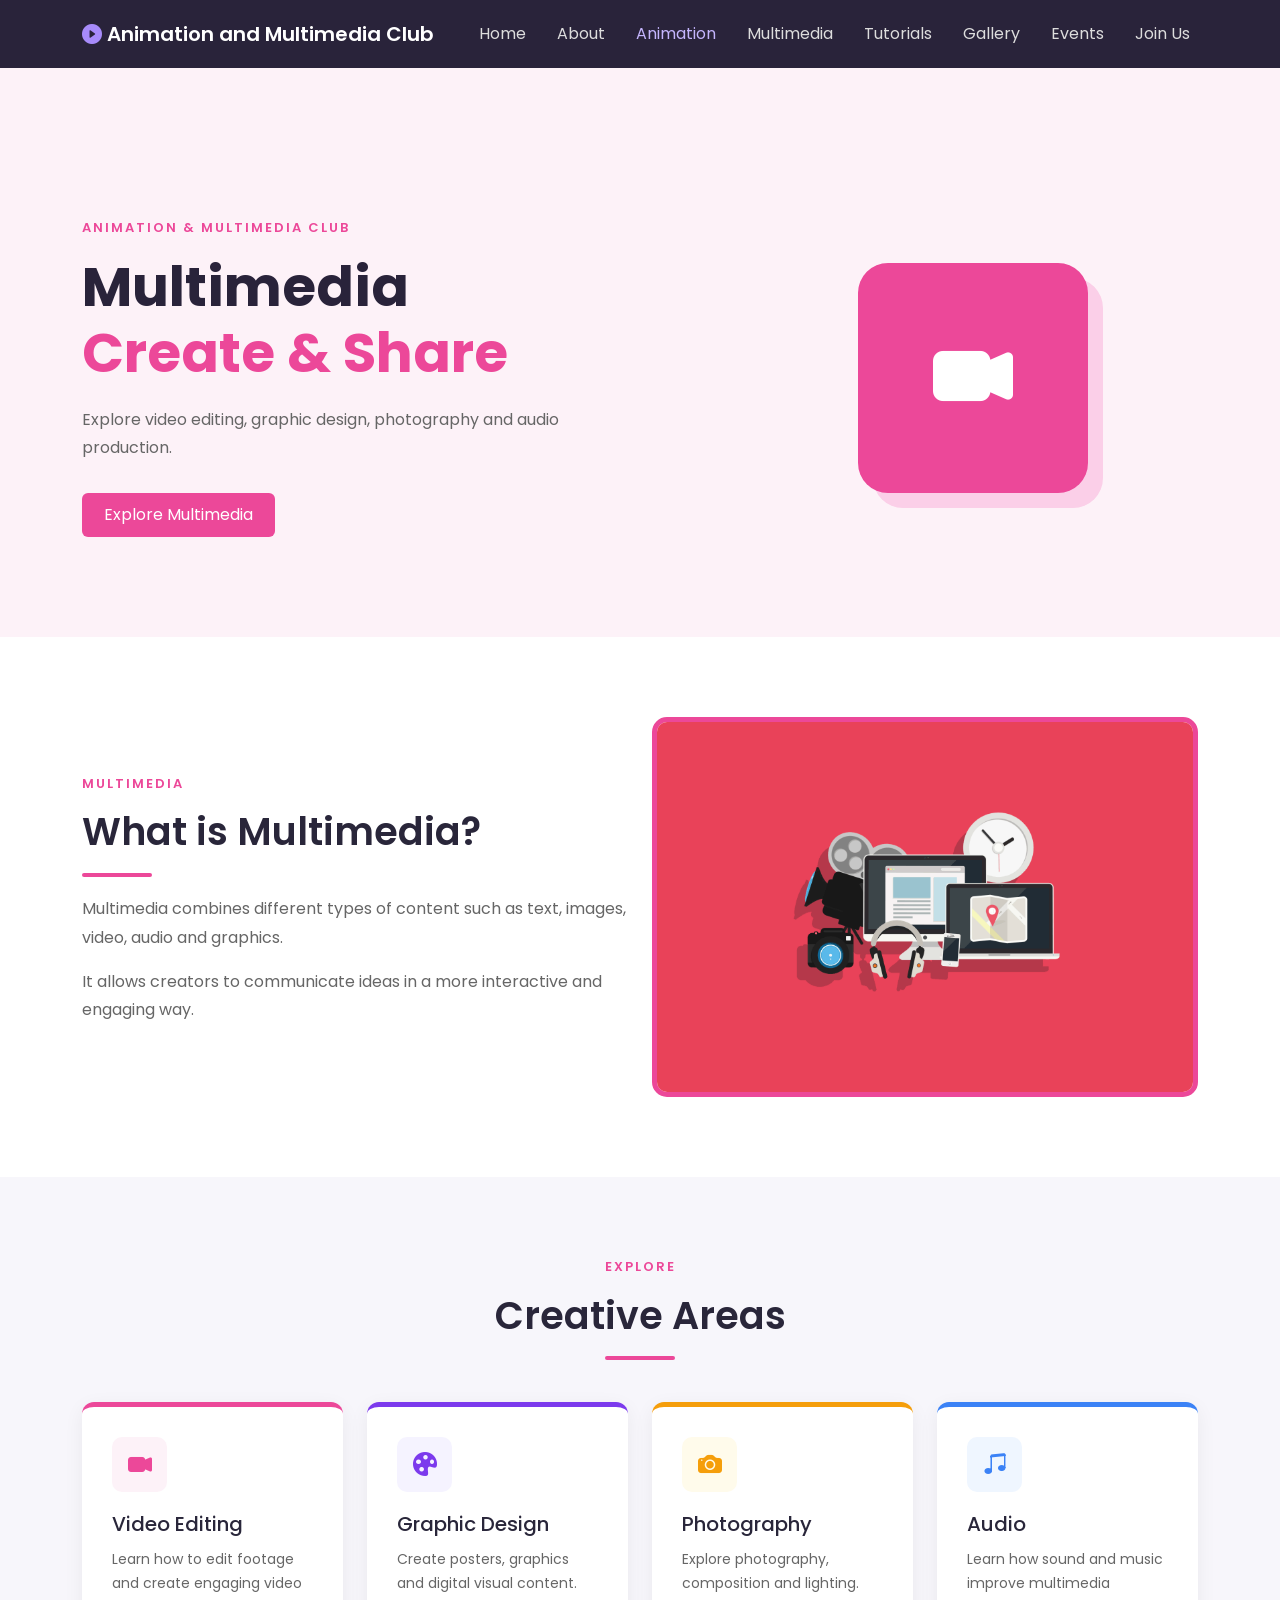
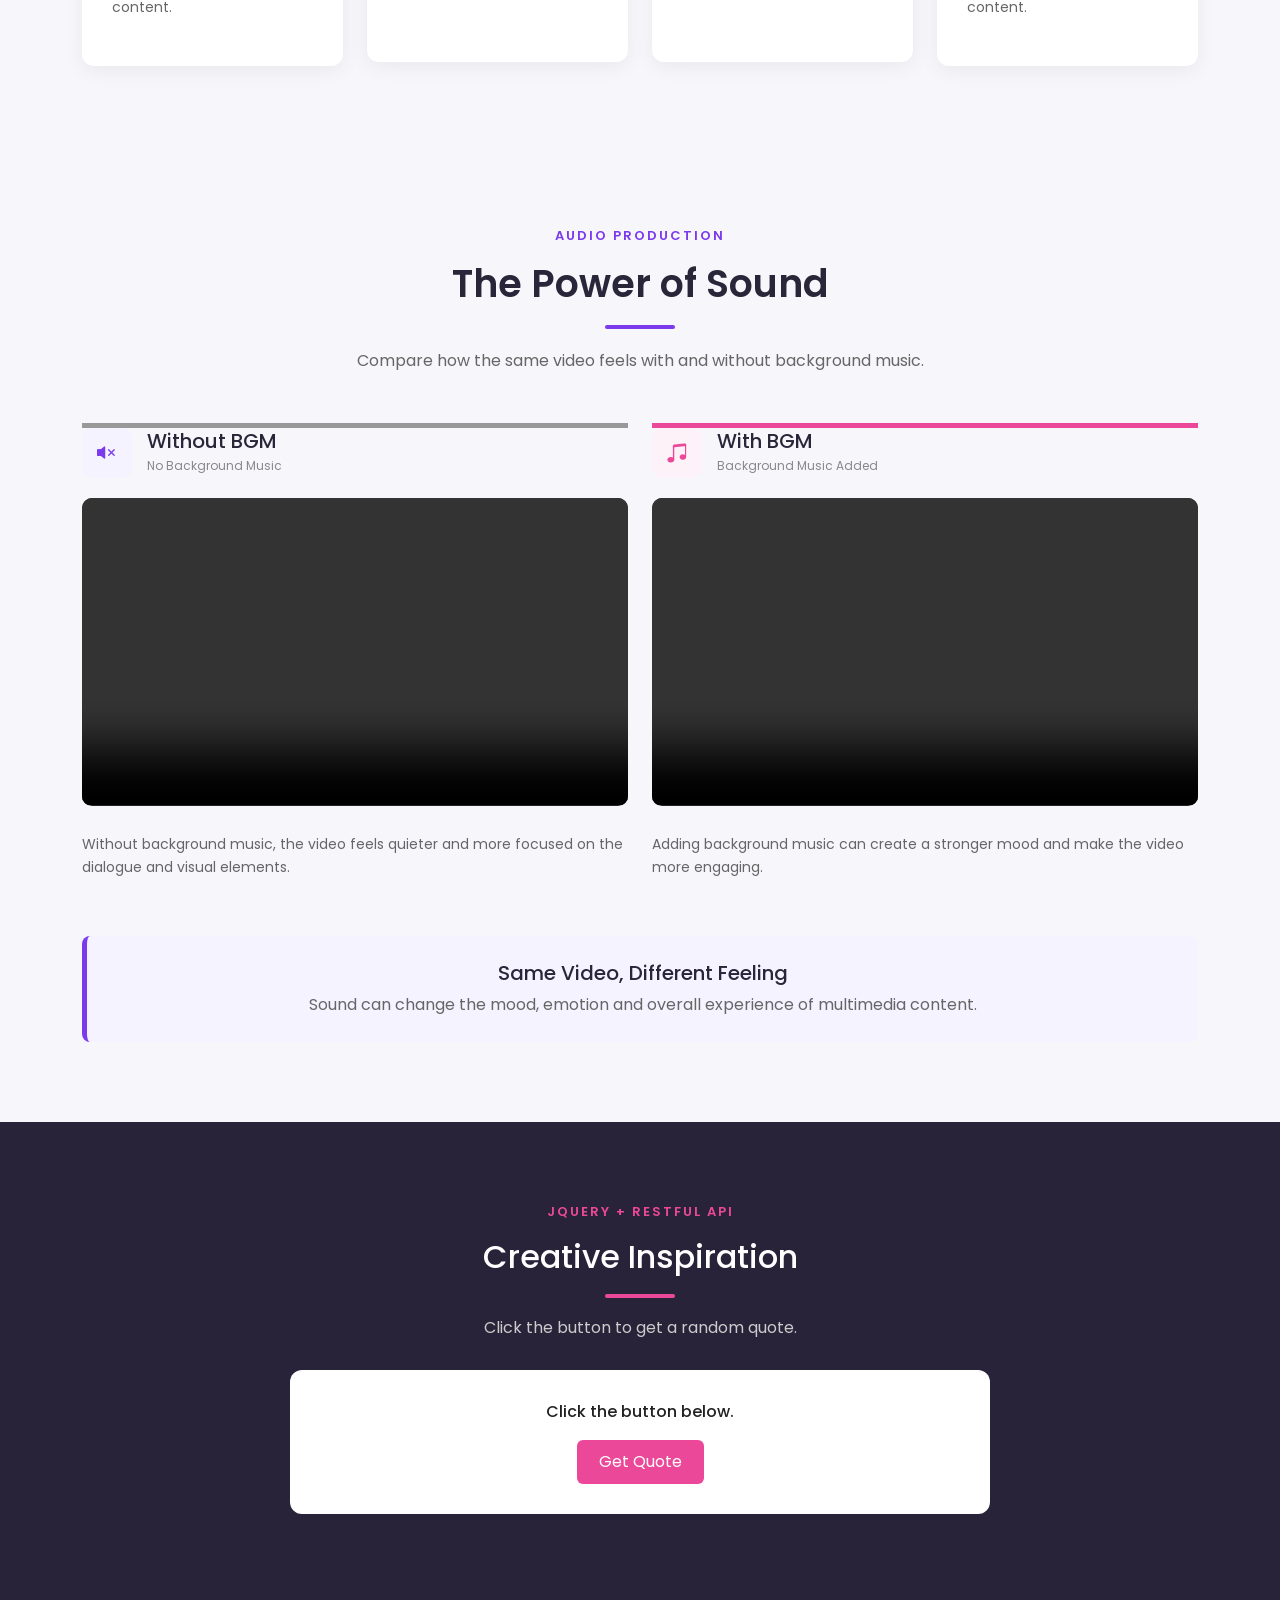
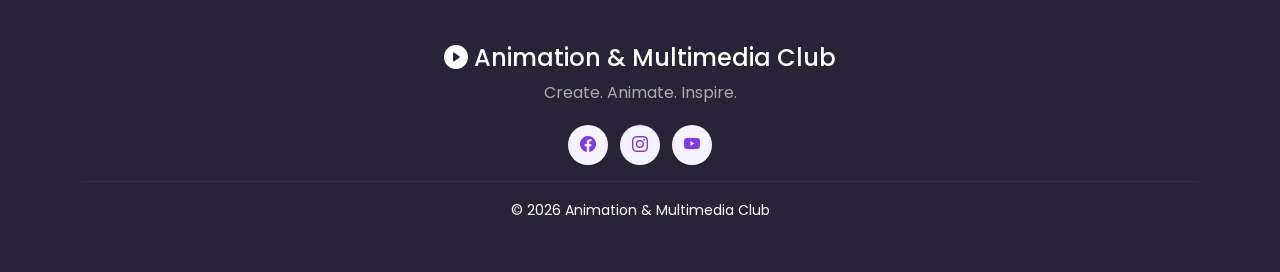
==== multimedia.html @ f376af13 "Add files via upload" ====
<!DOCTYPE html>
<html lang="en">

<head>

    <meta charset="UTF-8">

    <meta name="viewport" content="width=device-width, initial-scale=1.0">

    <title>Multimedia | AM Club</title>


    <!-- Bootstrap -->

    <link href="https://cdn.jsdelivr.net/npm/bootstrap@5.3.3/dist/css/bootstrap.min.css" rel="stylesheet">


    <!-- Bootstrap Icons -->

    <link rel="stylesheet" href="https://cdn.jsdelivr.net/npm/bootstrap-icons@1.11.3/font/bootstrap-icons.min.css">


    <!-- Google Font -->

    <link href="https://fonts.googleapis.com/css2?family=Poppins:wght@400;500;600;700&display=swap" rel="stylesheet">


    <!-- CSS -->

    <link rel="stylesheet" href="css/style(animation).css">

</head>


<body>



    <!-- ================= NAVBAR ================= -->

    <nav class="navbar navbar-expand-lg navbar-dark">

        <div class="container">

            <a class="navbar-brand" href="index.html">

                <i class="bi bi-play-circle-fill"></i>

                Animation and Multimedia Club

            </a>


            <button class="navbar-toggler" type="button" data-bs-toggle="collapse" data-bs-target="#navbarNav">

                <span class="navbar-toggler-icon"></span>

            </button>


            <div class="collapse navbar-collapse" id="navbarNav">

                <ul class="navbar-nav ms-auto">

                    <li class="nav-item">
                        <a class="nav-link" href="index.html">
                            Home
                        </a>
                    </li>

                    <li class="nav-item">
                        <a class="nav-link" href="about.html">
                            About
                        </a>
                    </li>

                    <li class="nav-item">
                        <a class="nav-link active" href="animation.html">
                            Animation
                        </a>
                    </li>

                    <li class="nav-item">
                        <a class="nav-link" href="multimedia.html">
                            Multimedia
                        </a>
                    </li>

                    <li class="nav-item">
                        <a class="nav-link" href="tutorials.html">
                            Tutorials
                        </a>
                    </li>

                    <li class="nav-item">
                        <a class="nav-link" href="gallery.html">
                            Gallery
                        </a>
                    </li>

                    <li class="nav-item">
                        <a class="nav-link" href="event.html">
                            Events
                        </a>
                    </li>

                    <li class="nav-item">
                        <a class="nav-link" href="joinus.html">
                            Join Us
                        </a>
                    </li>

                </ul>

            </div>

        </div>

    </nav>



    <!-- ================= HERO ================= -->

    <section class="simple-hero multimedia-hero">

        <div class="container">

            <div class="row align-items-center">

                <div class="col-lg-7">

                    <p class="small-title pink">
                        ANIMATION & MULTIMEDIA CLUB
                    </p>


                    <h1>

                        Multimedia

                        <span>
                            Create & Share
                        </span>

                    </h1>


                    <p class="hero-text">

                        Explore video editing, graphic design,
                        photography and audio production.

                    </p>


                    <a href="#areas" class="btn btn-pink">

                        Explore Multimedia

                    </a>

                </div>


                <div class="col-lg-5 text-center">

                    <div class="hero-icon pink-icon">

                        <i class="bi bi-camera-video-fill"></i>

                    </div>

                </div>

            </div>

        </div>

    </section>



    <!-- ================= INTRO ================= -->

    <section class="section">

        <div class="container">

            <div class="row align-items-center">


                <div class="col-lg-6">

                    <p class="section-label pink">
                        MULTIMEDIA
                    </p>


                    <h2>
                        What is Multimedia?
                    </h2>


                    <div class="title-line pink-line"></div>


                    <p class="text">

                        Multimedia combines different types
                        of content such as text, images,
                        video, audio and graphics.

                    </p>


                    <p class="text">

                        It allows creators to communicate
                        ideas in a more interactive and
                        engaging way.

                    </p>

                </div>

                <div class="col-lg-6">

                    <img src="images/images(multimedia)/multimedia-1.gif" alt="Multimedia project"
                        class="content-image pink-shadow">

                </div>

            </div>

        </div>

    </section>



    <!-- ================= CREATIVE AREAS ================= -->

    <section id="areas" class="section light-bg">

        <div class="container">


            <div class="text-center">

                <p class="section-label pink">
                    EXPLORE
                </p>


                <h2>
                    Creative Areas
                </h2>


                <div class="title-line center pink-line"></div>

            </div>


            <div class="row g-4 mt-3">


                <!-- VIDEO -->

                <div class="col-md-6 col-lg-3">

                    <div class="simple-card pink-card">

                        <div class="card-icon">

                            <i class="bi bi-camera-video-fill"></i>

                        </div>


                        <h3>
                            Video Editing
                        </h3>


                        <p>
                            Learn how to edit footage and
                            create engaging video content.
                        </p>

                    </div>

                </div>


                <!-- DESIGN -->

                <div class="col-md-6 col-lg-3">

                    <div class="simple-card purple-card">

                        <div class="card-icon">

                            <i class="bi bi-palette-fill"></i>

                        </div>


                        <h3>
                            Graphic Design
                        </h3>


                        <p>
                            Create posters, graphics and
                            digital visual content.
                        </p>

                    </div>

                </div>


                <!-- PHOTO -->

                <div class="col-md-6 col-lg-3">

                    <div class="simple-card orange-card">

                        <div class="card-icon">

                            <i class="bi bi-camera-fill"></i>

                        </div>


                        <h3>
                            Photography
                        </h3>


                        <p>
                            Explore photography,
                            composition and lighting.
                        </p>

                    </div>

                </div>


                <!-- AUDIO -->

                <div class="col-md-6 col-lg-3">

                    <div class="simple-card blue-card">

                        <div class="card-icon">

                            <i class="bi bi-music-note-beamed"></i>

                        </div>


                        <h3>
                            Audio
                        </h3>


                        <p>
                            Learn how sound and music
                            improve multimedia content.
                        </p>

                    </div>

                </div>

            </div>

        </div>

    </section>


    <!-- ================= AUDIO ================= -->

    <!-- ================= SOUND COMPARISON ================= -->

    <section class="section light-bg">

        <div class="container">

            <div class="text-center">

                <p class="section-label">
                    AUDIO PRODUCTION
                </p>

                <h2>
                    The Power of <span>Sound</span>
                </h2>

                <div class="title-line center"></div>

                <p class="text">
                    Compare how the same video feels
                    with and without background music.
                </p>

            </div>


            <div class="row g-4 mt-4">


                <!-- WITHOUT BGM -->

                <div class="col-md-6">

                    <div class="sound-card no-bgm">

                        <div class="sound-card-header">

                            <div class="sound-icon">
                                <i class="bi bi-volume-mute-fill"></i>
                            </div>

                            <div>

                                <h3>
                                    Without BGM
                                </h3>

                                <span>
                                    No Background Music
                                </span>

                            </div>

                        </div>


                        <div class="video-container">

                            <video controls class="sound-video">

                                <source src="images/images(multimedia)/Nobgm.MP4" type="video/mp4">

                                Your browser does not support video.

                            </video>

                        </div>
                        <p class="sound-description">

                            Without background music,
                            the video feels quieter and
                            more focused on the dialogue
                            and visual elements.

                        </p>

                    </div>

                </div>



                <!-- WITH BGM -->

                <div class="col-md-6">

                    <div class="sound-card with-bgm">

                        <div class="sound-card-header">

                            <div class="sound-icon">
                                <i class="bi bi-music-note-beamed"></i>
                            </div>

                            <div>

                                <h3>
                                    With BGM
                                </h3>

                                <span>
                                    Background Music Added
                                </span>

                            </div>

                        </div>


                    <div class="video-container">
                    
                        <video controls class="sound-video" id="bgmVideo">
                    
                            <source src="IMAGES/images(multimedia)/Withbgm.MP4" type="video/mp4">
                    
                            Your browser does not support video.
                    
                        </video>

</div>

                        <p class="sound-description">

                            Adding background music can
                            create a stronger mood and make
                            the video more engaging.

                        </p>

                    </div>

                </div>

            </div>


            <!-- COMPARISON -->

            <div class="sound-result">

                <h4>
                    Same Video, Different Feeling
                </h4>

                <p>
                    Sound can change the mood, emotion
                    and overall experience of multimedia content.
                </p>

            </div>

        </div>

    </section>

    <!-- ================= API ================= -->

    <section class="api-simple">

        <div class="container">

            <div class="text-center">

                <p class="section-label pink">
                    JQUERY + RESTFUL API
                </p>


                <h2>
                    Creative Inspiration
                </h2>


                <div class="title-line center pink-line"></div>


                <p>
                    Click the button to get a random quote.
                </p>


                <div class="quote-box">

                    <p id="quoteText">
                        Click the button below.
                    </p>


                    <button id="loadQuote" class="btn btn-pink">

                        Get Quote

                    </button>

                </div>

            </div>

        </div>

    </section>

    <!-- ================= FOOTER ================= -->

    <footer>

        <div class="container text-center">

            <h4>
                <i class="bi bi-play-circle-fill"></i>
                Animation & Multimedia Club
            </h4>


            <p>
                Create. Animate. Inspire.
            </p>


            <div class="social-icons">

                <a href="#">
                    <i class="bi bi-facebook"></i>
                </a>

                <a href="#">
                    <i class="bi bi-instagram"></i>
                </a>

                <a href="#">
                    <i class="bi bi-youtube"></i>
                </a>

            </div>


            <hr>


            <small>
                © 2026 Animation & Multimedia Club
            </small>

        </div>

    </footer>

    <!-- Bootstrap JS -->

    <script src="https://cdn.jsdelivr.net/npm/bootstrap@5.3.3/dist/js/bootstrap.bundle.min.js">
    </script>

    <!-- jQuery -->

    <script src="https://code.jquery.com/jquery-3.7.1.min.js">
    </script>

    <!-- JavaScript -->

    <script src="js/script.js"></script>


</body>

</html>
---- css/style(animation).css ----
/* =========================================
   BASIC SETTINGS
========================================= */

* {
    margin: 0;
    padding: 0;
    box-sizing: border-box;
}

html {
    scroll-behavior: smooth;
}

body {
    font-family: "Poppins", sans-serif;
    color: #29263a;
    background: #ffffff;
}

.section {
    padding: 80px 0;
}


/* =========================================
   COLORS
========================================= */

:root {
    --purple: #7c3aed;
    --pink: #ec4899;
    --orange: #f59e0b;
    --blue: #3b82f6;

    --light-purple: #f5f3ff;
    --dark: #29233a;
}


/* =========================================
   NAVBAR
========================================= */

.navbar {
    background: #29233a;
    padding: 14px 0;
}

.navbar-brand {
    color: white;
    font-size: 20px;
    font-weight: 600;
}

.navbar-brand i {
    color: #a78bfa;
}

.nav-link {
    color: #dddddd !important;
    margin-left: 15px;
}

.nav-link:hover,
.nav-link.active {
    color: #c4b5fd !important;
}


/* =========================================
   HERO
========================================= */

.simple-hero {
    padding: 150px 0 100px;
    background: #f5f3ff;
}

.simple-hero h1 {
    font-size: 55px;
    font-weight: 700;
    color: #29233a;
}

.simple-hero h1 span {
    display: block;
    color: var(--purple);
}

.multimedia-hero {
    background: #fdf2f8;
}

.multimedia-hero h1 span {
    color: var(--pink);
}

.small-title {
    color: var(--purple);
    font-size: 13px;
    font-weight: 600;
    letter-spacing: 2px;
}

.small-title.pink {
    color: var(--pink);
}

.hero-text {
    max-width: 550px;
    margin: 20px 0 30px;
    color: #666;
    line-height: 1.8;
}

.btn-purple {
    background: var(--purple);
    color: white;
    border: none;
    padding: 10px 22px;
}

.btn-purple:hover {
    background: #6d28d9;
    color: white;
}

.btn-pink {
    background: var(--pink);
    color: white;
    border: none;
    padding: 10px 22px;
}

.btn-pink:hover {
    background: #db2777;
    color: white;
}


/* =========================================
   HERO ICON
========================================= */

.hero-icon {
    width: 230px;
    height: 230px;
    margin: auto;

    display: flex;
    align-items: center;
    justify-content: center;

    border-radius: 30px;

    background: var(--purple);
    color: white;

    font-size: 80px;

    box-shadow: 15px 15px 0 #ddd6fe;
}

.pink-icon {
    background: var(--pink);
    box-shadow: 15px 15px 0 #fbcfe8;
}


/* =========================================
   SECTION TITLE
========================================= */

.section-label {
    color: var(--purple);
    font-size: 13px;
    font-weight: 600;
    letter-spacing: 2px;
}

.section-label.pink {
    color: var(--pink);
}

.section h2 {
    font-size: 38px;
    font-weight: 600;
    margin: 10px 0;
}

.title-line {
    width: 70px;
    height: 4px;
    margin: 18px 0;
    background: var(--purple);
    border-radius: 10px;
}

.title-line.pink-line {
    background: var(--pink);
}

.title-line.center {
    margin: 18px auto;
}

.text {
    color: #666;
    line-height: 1.8;
    margin-bottom: 15px;
}


/* IMAGE */

.content-image {
    width: 100%;
    height: 380px;
    object-fit: cover;
    border-radius: 15px;

    border: 5px solid var(--purple);
}

.pink-shadow {
    border-color: var(--pink);
}

.animation-image{
    width: 100%;
    height: 280px;
    object-fit: cover;
    border-radius: 15px;
    border: 5px solid var(--purple);
}

/* LIGHT BACKGROUND*/

.light-bg {
    background: #f7f6fb;
}


/*CARDS*/

.simple-card {
    background: white;
    padding: 30px;
    border-radius: 12px;

    min-height: 260px;

    border-top: 5px solid var(--purple);

    box-shadow: 0 5px 20px rgba(0,0,0,0.06);

    transition: 0.3s;
}

.simple-card:hover {
    transform: translateY(-5px);
}

.purple-card {
    border-color: var(--purple);
}

.pink-card {
    border-color: var(--pink);
}

.orange-card {
    border-color: var(--orange);
}

.blue-card {
    border-color: var(--blue);
}

.card-icon {
    width: 55px;
    height: 55px;

    display: flex;
    align-items: center;
    justify-content: center;

    border-radius: 10px;

    background: var(--light-purple);

    color: var(--purple);

    font-size: 24px;

    margin-bottom: 20px;
}

.pink-card .card-icon {
    background: #fdf2f8;
    color: var(--pink);
}

.orange-card .card-icon {
    background: #fffbeb;
    color: var(--orange);
}

.blue-card .card-icon {
    background: #eff6ff;
    color: var(--blue);
}

.simple-card h3 {
    font-size: 20px;
    margin-bottom: 12px;
}

.simple-card p {
    color: #666;
    font-size: 14px;
    line-height: 1.7;
}


/*WORKFLOW*/

.workflow {
    margin-top: 50px;

    display: flex;
    align-items: center;
    justify-content: center;

    gap: 20px;

    flex-wrap: wrap;
}

.workflow-item {
    text-align: center;
}

.number {
    width: 55px;
    height: 55px;

    border-radius: 50%;

    display: flex;
    align-items: center;
    justify-content: center;

    color: white;

    font-weight: 600;

    margin: auto auto 10px;
}

.number.purple {
    background: var(--purple);
}

.number.pink {
    background: var(--pink);
}

.number.orange {
    background: var(--orange);
}

.number.blue {
    background: var(--blue);
}

.workflow-item h5 {
    font-size: 14px;
}

.arrow {
    font-size: 25px;
    color: #aaa;
}


/*PROJECT*/

.project {
    height: 350px;

    position: relative;

    overflow: hidden;

    border-radius: 12px;

    background: #222;
}

.project img {
    width: 100%;
    height: 100%;

    object-fit: cover;

    transition: 0.3s;
}

.project:hover img {
    transform: scale(1.05);
}

.project-info {
    position: absolute;

    left: 0;
    right: 0;
    bottom: 0;

    padding: 25px;

    color: white;

    background: rgba(0,0,0,0.75);
}

.project-info span {
    font-size: 11px;
    color: #c4b5fd;
    font-weight: 600;
}

.project-info h4 {
    margin: 5px 0 12px;
    font-size: 20px;
}

/*AUDIO*/

.audio {
    width: 100%;
    margin-top: 20px;
}

.audio-icon {
    width: 150px;
    height: 150px;

    margin: auto;

    border-radius: 50%;

    display: flex;
    align-items: center;
    justify-content: center;

    background: #ede9fe;

    color: var(--purple);

    font-size: 60px;
}


/*API*/

.api-simple {
    padding: 80px 0;

    background: #29233a;

    color: white;
}

.api-simple p {
    color: #ccc;
}

.quote-box {
    max-width: 700px;

    margin: 30px auto 0;

    padding: 30px;

    background: white;

    color: #333;

    border-radius: 12px;
}

#quoteText {
    color: #222222;
    font-weight: 500;
}


/*FAVOURITE*/

.favourite-count {
    margin-top: 30px;

    padding: 15px;

    text-align: center;

    border: 2px solid var(--pink);

    border-radius: 10px;

    color: #555;
}

.favourite-count i {
    color: var(--pink);
}


/*SOCIAL*/

.social-icons {
    display: flex;
    justify-content: center;
    gap: 12px;
    margin-top: 20px;
}

.social-icons a {
    width: 40px;
    height: 40px;

    display: flex;
    align-items: center;
    justify-content: center;

    border-radius: 50%;

    background: #f5f3ff;

    color: var(--purple);
}

.social-icons a:hover {
    background: var(--purple);
    color: white;
}


/*FOOTER*/

footer {
    padding: 50px 0;

    background: #29233a;

    color: white;
}

footer p {
    color: #aaa;
}

footer hr {
    border-color: #555;
}


/*RESPONSIVE*/

@media (max-width: 768px) {

    .simple-hero {
        padding: 130px 20px 70px;
        text-align: center;
    }

    .simple-hero h1 {
        font-size: 42px;
    }

    .hero-text {
        margin-left: auto;
        margin-right: auto;
    }

    .hero-icon {
        width: 180px;
        height: 180px;
        font-size: 60px;
        margin-top: 40px;
    }

    .section {
        padding: 60px 20px;
    }

    .section h2 {
        font-size: 30px;
    }

    .workflow {
        gap: 15px;
    }

    .arrow {
        display: none;
    }

}

/*SOUND CARD*/

.sound-video {
    width: 100%;
    aspect-ratio: 16 / 9;
    object-fit: cover;
    border-radius: 10px;
    background: #222;
}

.no-bgm {
    border-top: 5px solid #999;
}

.with-bgm {
    border-top: 5px solid var(--pink);
}


.sound-card-header {
    display: flex;
    align-items: center;
    gap: 15px;

    margin-bottom: 20px;
}


.sound-icon {
    width: 50px;
    height: 50px;

    display: flex;
    align-items: center;
    justify-content: center;

    border-radius: 10px;

    background: #f5f3ff;

    color: var(--purple);

    font-size: 22px;
}


.with-bgm .sound-icon {
    background: #fdf2f8;
    color: var(--pink);
}


.sound-card h3 {
    font-size: 20px;
    margin: 0;
}


.sound-card-header span {
    font-size: 12px;
    color: #888;
}


.video-placeholder {
    height: 220px;

    display: flex;
    flex-direction: column;
    align-items: center;
    justify-content: center;

    border-radius: 10px;

    background: #eeeeee;

    color: #777;
}


.with-bgm .video-placeholder {
    background: #fdf2f8;
    color: var(--pink);
}


.video-placeholder i {
    font-size: 45px;
    margin-bottom: 10px;
}


.video-placeholder p {
    font-size: 13px;
}


.sound-description {
    color: #666;
    font-size: 14px;
    line-height: 1.7;

    margin-top: 20px;
}


.sound-card .audio {
    width: 100%;
    margin-top: 15px;
}


.sound-result {
    margin-top: 40px;

    padding: 25px;

    text-align: center;

    background: #f5f3ff;

    border-left: 5px solid var(--purple);

    border-radius: 8px;
}


.sound-result h4 {
    font-size: 20px;
    margin-bottom: 8px;
}


.sound-result p {
    color: #666;
    margin: 0;
}
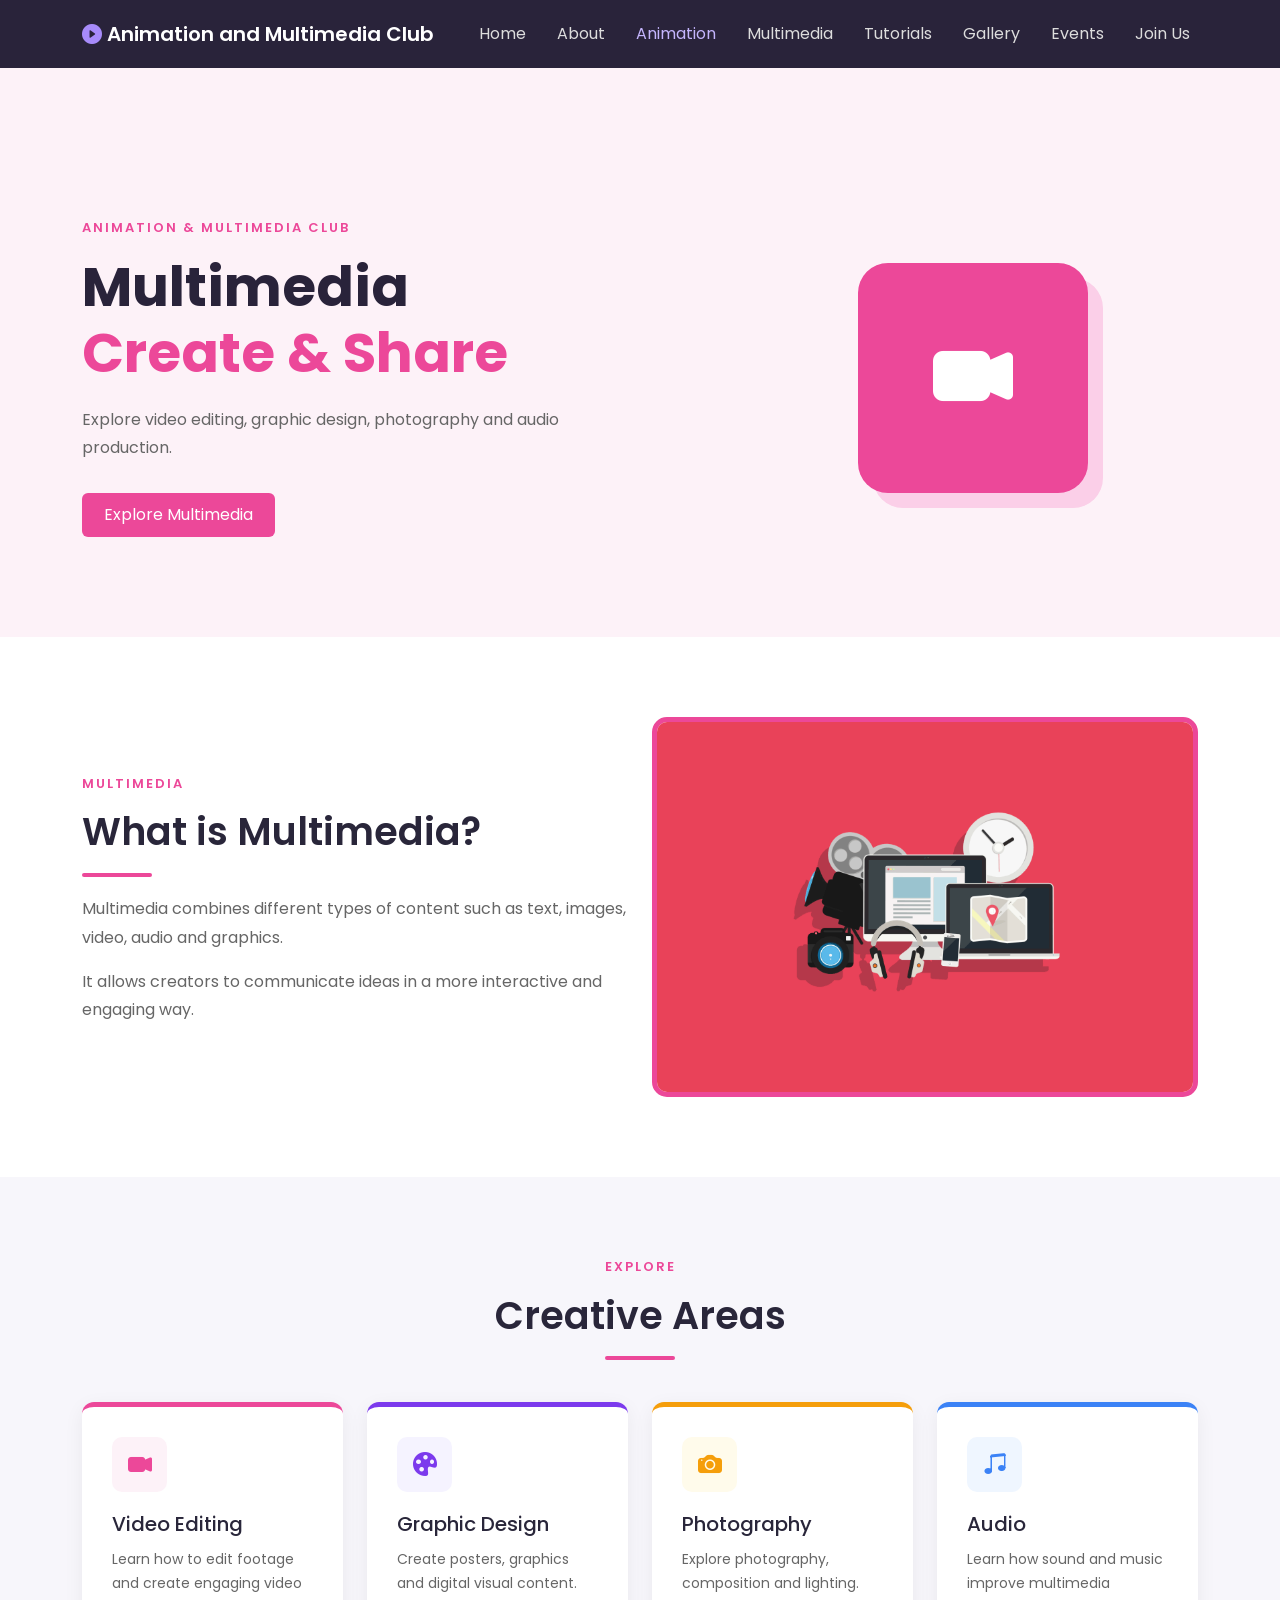
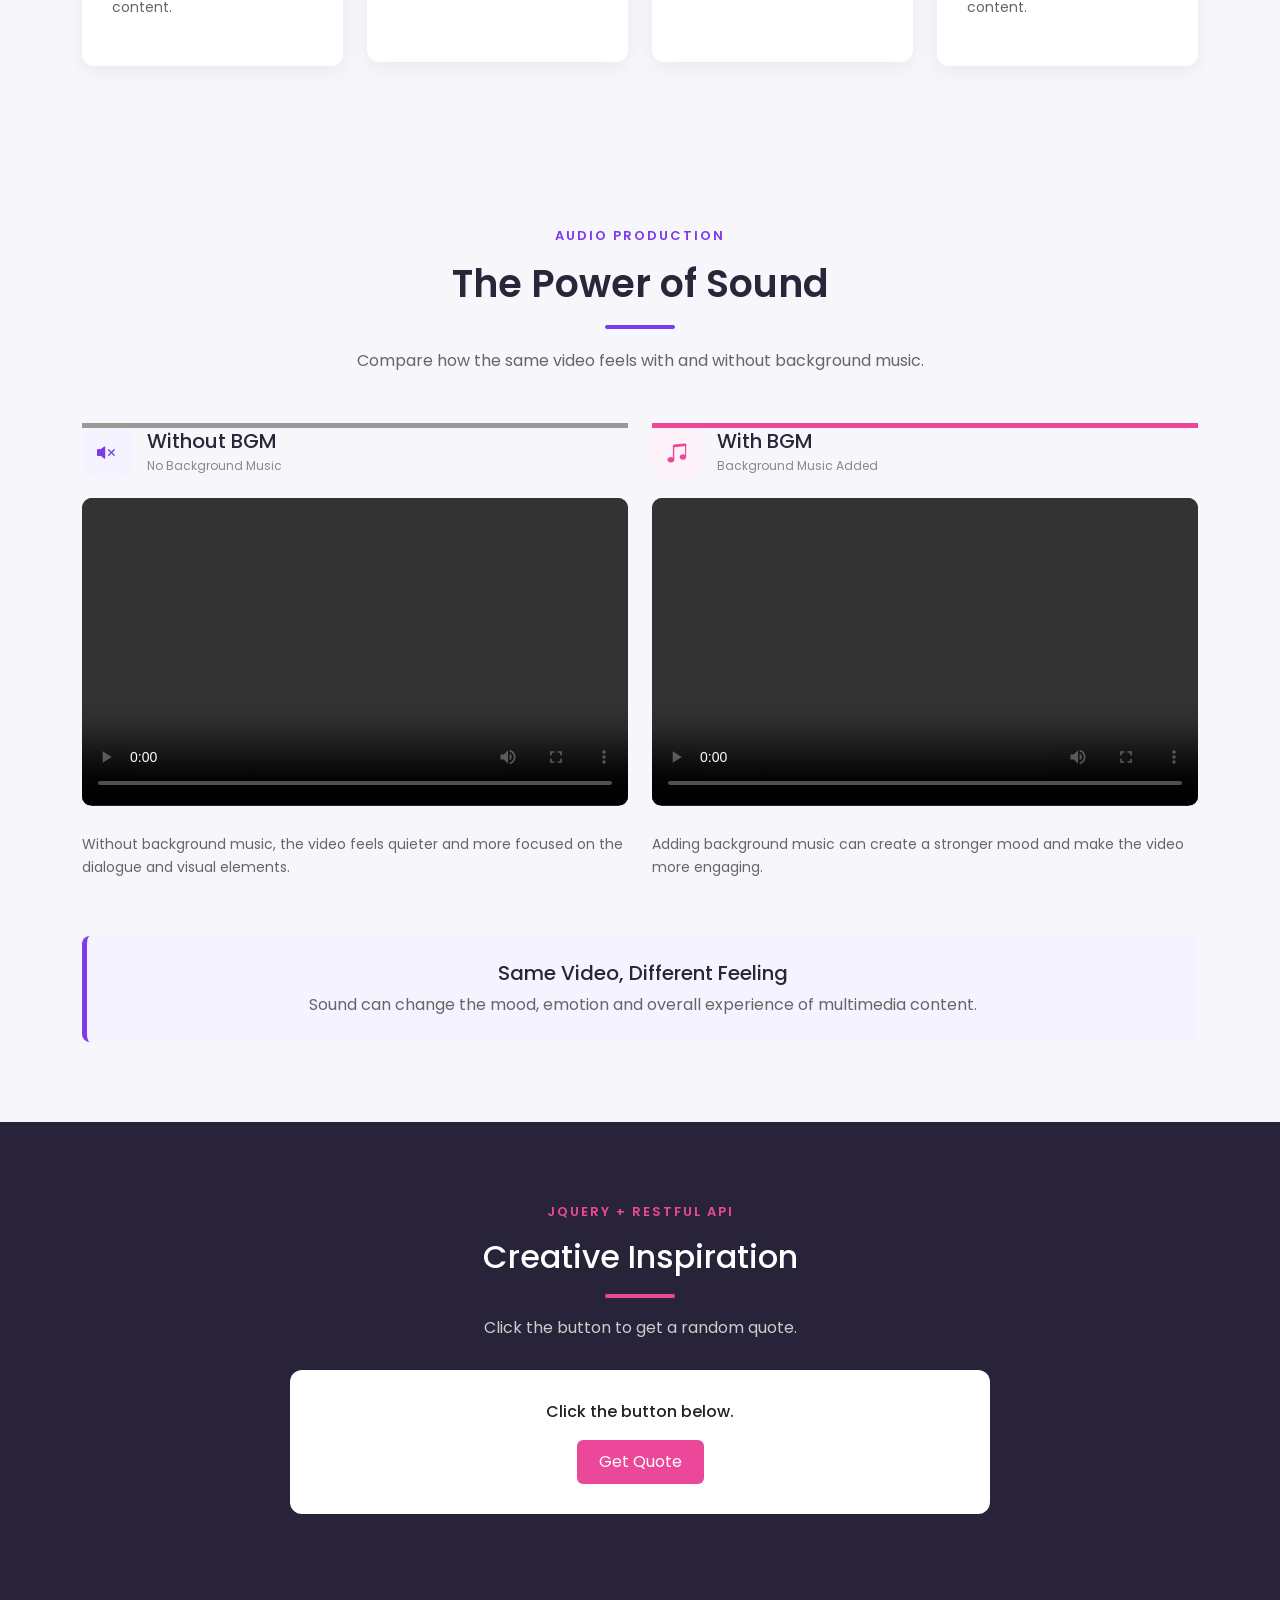
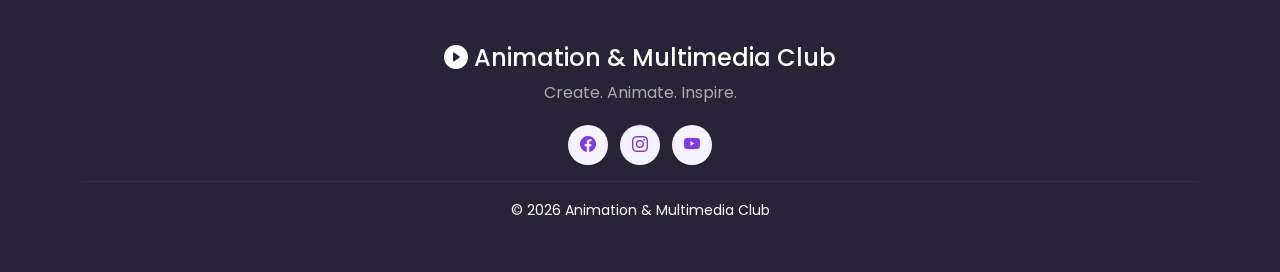
==== commit 1ab29750: "multimedia.html" ====
--- a/multimedia.html
+++ b/multimedia.html
@@ -446,7 +446,7 @@
 
                             <video controls class="sound-video">
 
-                                <source src="images/images(multimedia)/Nobgm.MP4" type="video/mp4">
+                                <source src="images/images(multimedia)/Nobgm.mp4" type="video/mp4">
 
                                 Your browser does not support video.
 
@@ -499,7 +499,7 @@
                     
                         <video controls class="sound-video" id="bgmVideo">
                     
-                            <source src="IMAGES/images(multimedia)/Withbgm.MP4" type="video/mp4">
+                            <source src="IMAGES/images(multimedia)/Withbgm.mp4" type="video/mp4">
                     
                             Your browser does not support video.
                     
@@ -650,4 +650,4 @@
 
 </body>
 
-</html>+</html>
